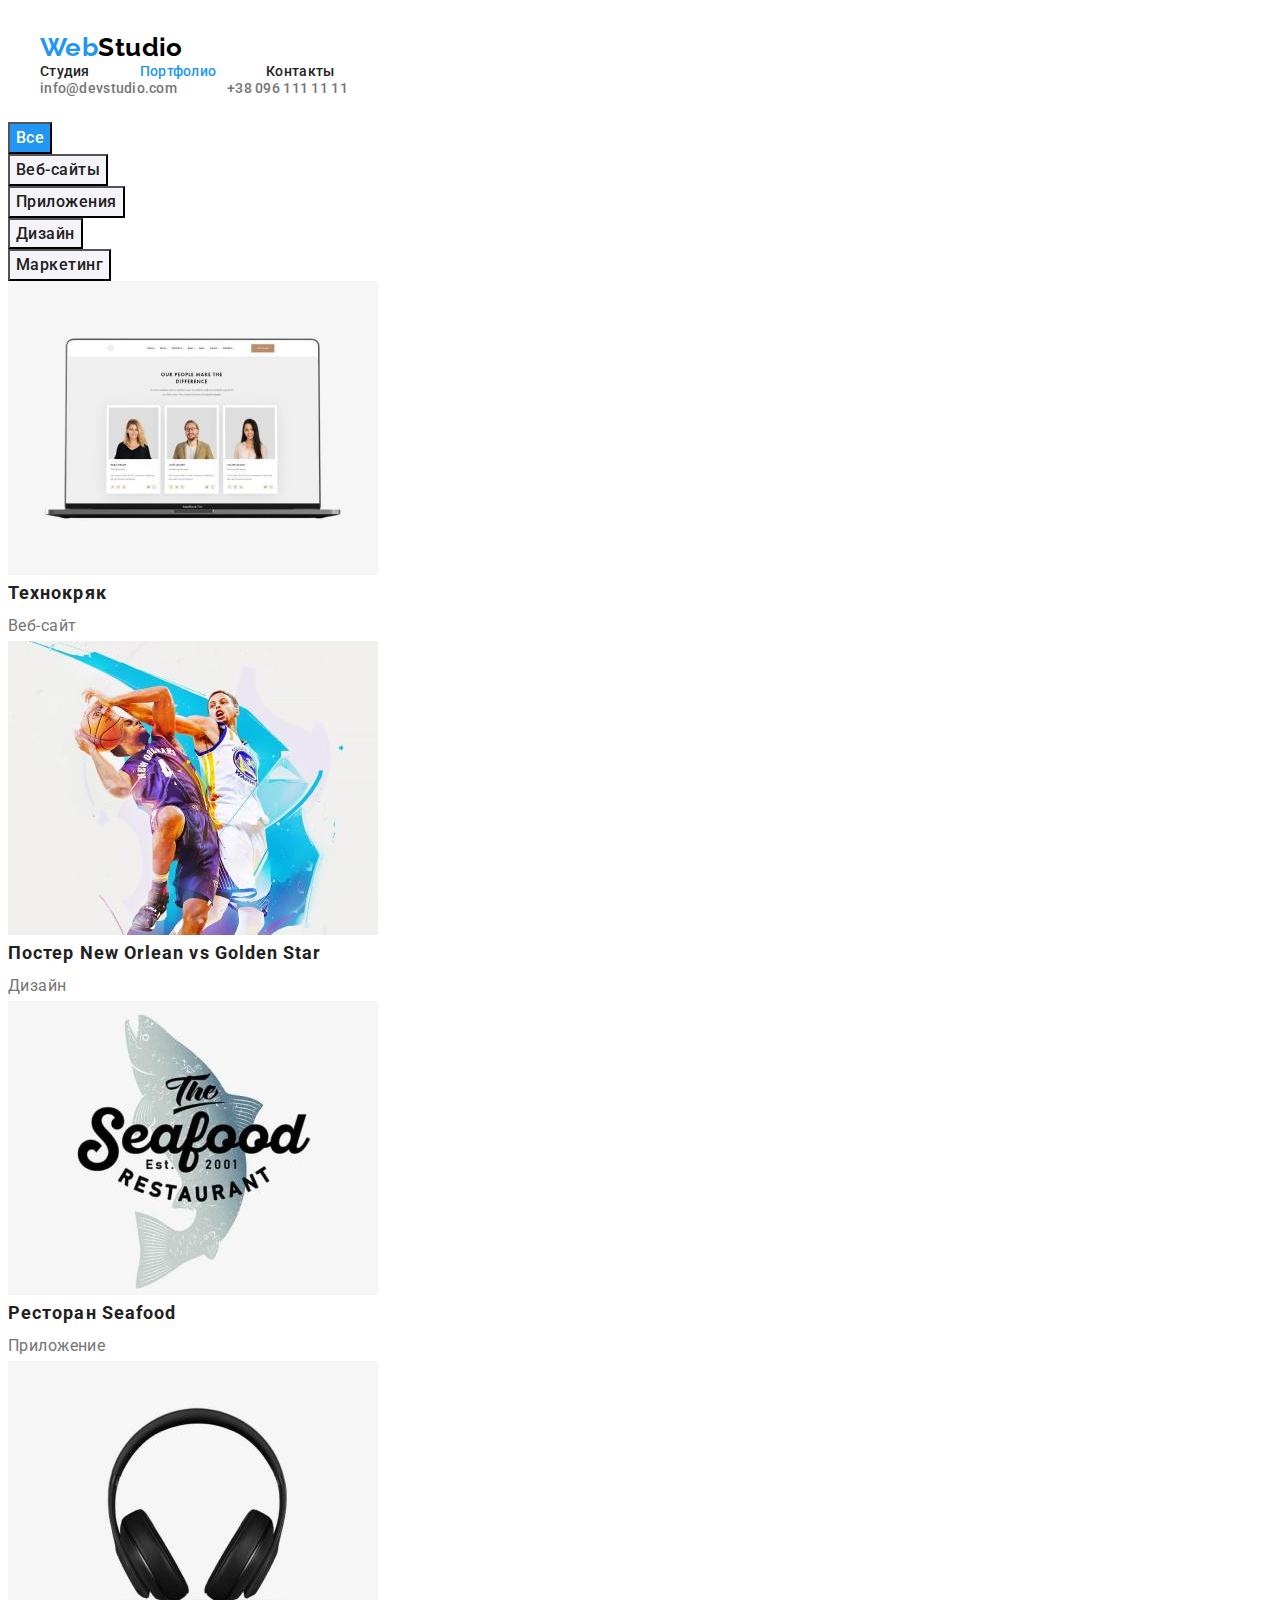
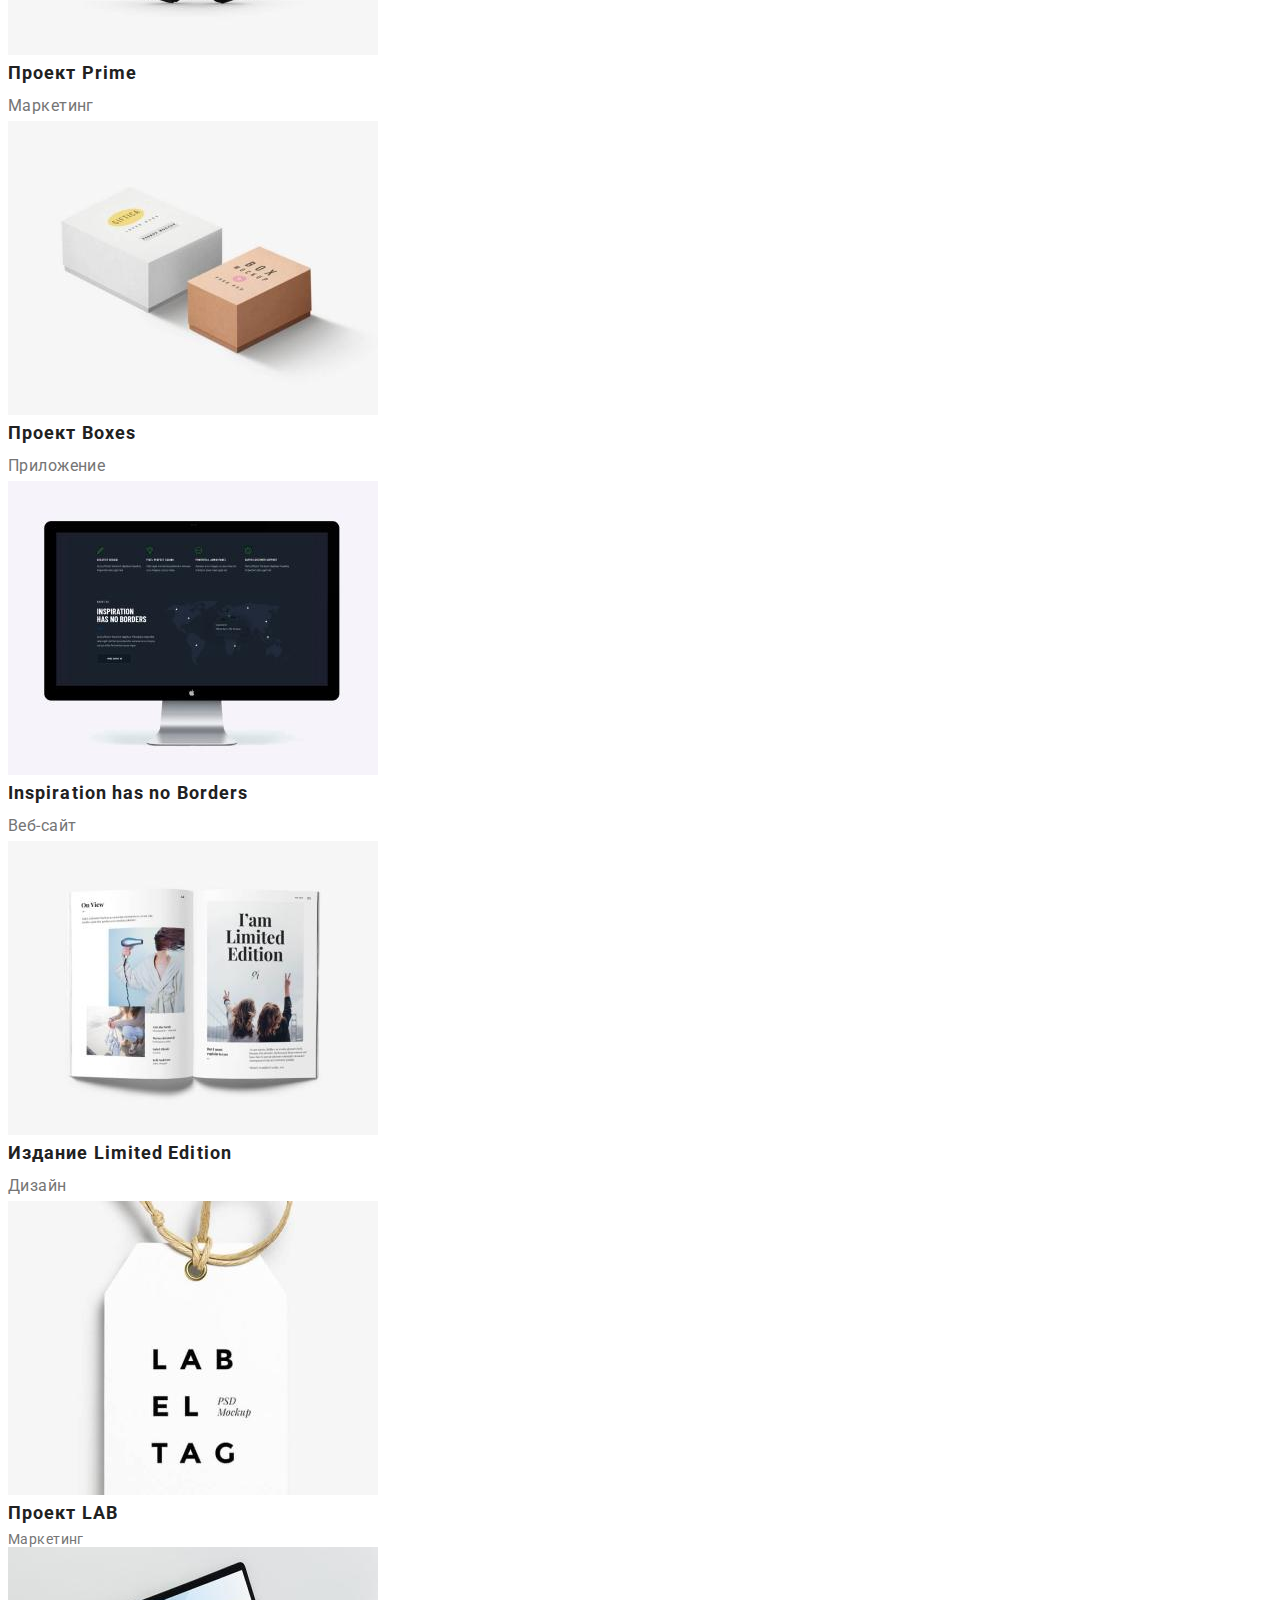
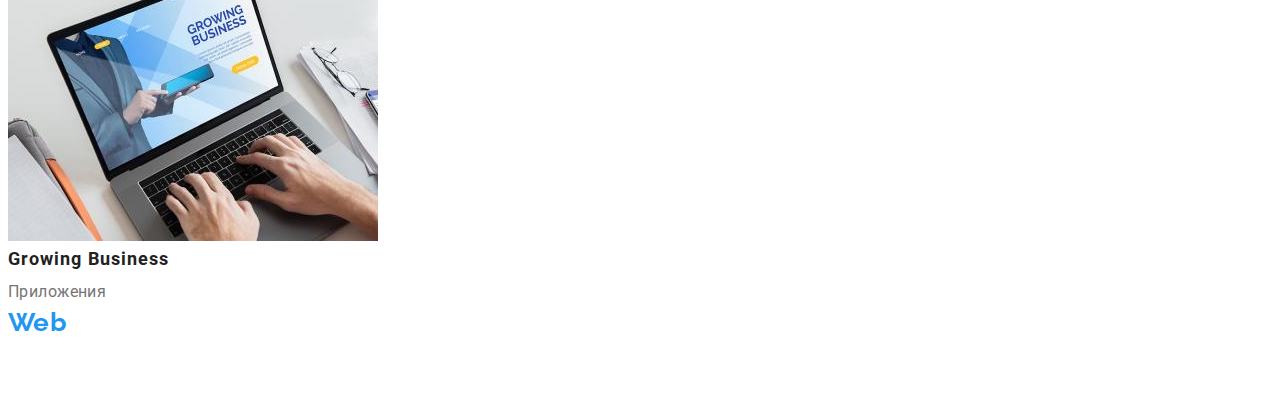
==== portfolio.html @ ecfef104 "Добавляет флекси,конец позиционирования  главной страницы" ====
<!DOCTYPE html>
<html lang="ru">
  <head>

    <meta charset="UTF-8" />
    <meta http-equiv="X-UA-Compatible" content="IE=edge" />
    <meta name="viewport" content="width=device-width, initial-scale=1.0" />
    <title>Document</title>
    <link rel="stylesheet" href="https://cdnjs.cloudflare.com/ajax/libs/modern-normalize/1.1.0/modern-normalize.min.css" integrity="sha512-wpPYUAdjBVSE4KJnH1VR1HeZfpl1ub8YT/NKx4PuQ5NmX2tKuGu6U/JRp5y+Y8XG2tV+wKQpNHVUX03MfMFn9Q==" crossorigin="anonymous" referrerpolicy="no-referrer" />
    <link rel="preconnect" href="https://fonts.gstatic.com">
    <link href="https://fonts.googleapis.com/css2?family=Raleway:wght@700&family=Roboto:wght@400;500;700;900&display=swap" rel="stylesheet">
    <link rel="stylesheet" href="./css/styles.css" />
  </head>
  <body>
    <!--Шапка сайта -->
    <header class="header">
      <div class="container">
      <nav>
        <a href="./" class="logo link"><span class="logo-accent">Web</span>Studio</a>
        <ul class="site-nav list">
          <li><a href="./index.html" class="nav-link link">Студия</a></li>
          <li><a href="./portfolio.html" class="nav-link link current">Портфолио</a></li>
          <li><a href="" class="nav-link link">Контакты</a></li>
        </ul>
      </nav>
      <ul class="contact-list list">
        <li><a href="mailto:info@devstudio.com" class="contact-link link">info@devstudio.com</a></li>
        <li><a href="tel:+380961111111" class="contact-link link">+38 096 111 11 11</a></li>
      </ul>
    </div>
    </header>
    <!-- Герой -->
    <main>
      <section>
        <!-- <h1>Портфолио</h1> -->
        <!-- <h2>Навигация</h2> -->
        <ul class="list">
          <li><button type="button" class="btn current-btn" >Все</button></li>
          <li><button type="button" class="btn" >Веб-сайты</button></li>
          <li><button type="button" class="btn" >Приложения</button></li>
          <li><button type="button" class="btn" >Дизайн</button></li>
          <li><button type="button" class="btn" >Маркетинг</button></li>
        </ul>
        <ul class="list">
          <li>
            <a class="link" href="">
              <img src="./images/portfolio/img.jpg" width="370" height="294" alt="В ноутбуке открытая веб-страница" />
              <h3 class="title">Технокряк</h3>
              <p class="filter">Веб-сайт</p>
              <p></p>
            </a>
          </li>
          <li>
            <a class="link" href="">
              <img src="./images/portfolio/img-1.jpg" width="370" height="294" alt="баскетбольные игроки играют" />
              <h3 class="title">Постер <span lang="en">New Orlean vs Golden Star</span></h3>
              <p class="filter">Дизайн</p>
              <p></p>
            </a>
          </li>
          <li>
            <a class="link" href="">
              <img src="./images/portfolio/img-2.jpg" width="370" height="294" alt="логотип ресторанта" />
              <h3 class="title">Ресторан <span lang="en">Seafood</span></h3>
              <p class="filter">Приложение</p>
              <p></p>
            </a>
          </li>
          <li>
            <a class="link" href="">
              <img src="./images/portfolio/img-3.jpg" width="370" height="294" alt="гарнитура" />
              <h3 class="title">Проект <span lang="en">Prime</span></h3>
              <p class="filter">Маркетинг</p>
              <p></p>
            </a>
          </li>
          <li>
            <a class="link" href="">
              <img src="./images/portfolio/img-4.jpg" width="370" height="294" alt="две коробки" />
              <h3 class="title">Проект <span lang="en">Boxes</span></h3>
              <p class="filter">Приложение</p>
              <p></p>
            </a>
          </li>
          <li>
            <a class="link" href="">
              <img src="./images/portfolio/img-5.jpg" width="370" height="294" alt="монитор отображает веб-страницу" />
              <h3 class="title"><span lang="en">Inspiration has no Borders</span></h3>
              <p class="filter">Веб-сайт</p>
              <p></p>
            </a>
          </li>
          <li>
            <a class="link" href="">
              <img src="./images/portfolio/img-6.jpg" width="370" height="294" alt="открытый журнал" />
              <h3 class="title">Издание <span lang="en">Limited Edition</span></h3>
              <p class="filter">Дизайн</p>
              <p></p>
            </a>
          </li>
          <li>
            <a class="link" href="">
              <img src="./images/portfolio/img-7.jpg" width="370" height="294" alt="этикетка" />
              <h3 class="title">Проект <span lang="en">LAB</span></h3>
              <p>Маркетинг</p>
              <p></p>
            </a>
          </li>
          <li>
            <a class="link" href="">
              <img src="./images/portfolio/img-8.jpg" width="370" height="294" alt="на ноутбуке работает человек с приложением" />
              <h3 class="title"><span lang="en">Growing Business</span></h3>
              <p class="filter">Приложения</p>
              <p></p>
            </a>
          </li>
        </ul>
      </section>
    </main>
    <!-- Футер -->
    <footer>
      <div class="footer-container">
      <a href="./" class="footer-logo link"><span class="logo-accent">Web</span>Studio</a>
      <address>
        <ul class="list">
          <li>
            <a class="map-link link"
              href="https://goo.gl/maps/Ho2YQCXfCSrJ9mf67"
              target="_blank"
              rel="noopener noreferrer"
              >г. Киев, пр-т Леси Украинки, 26</a
            >
          </li>
          <li><a class="address-link link" href="mailto:info@example.com">info@example.com</a></li>
          <li><a class="address-link link" href="tel:+380991111111">+38 099 111 11 11</a></li>
        </ul>
      </address>
    </div>
    </footer>
  </body>
</html>
---- css/styles.css ----
:root 
{ --primary-text-colour:#757575;

  --title-text-colour:#212121;

  --accent-colour: #2196f3;

  --primery-white-colour:#FFFFFF;
  --dark-background-color:#2F303A;
  --secondary-background-color:#F5F4FA;
  --primary-margin-left: 30px;
  }

body {
  font-family: 'Roboto', sans-serif;
  font-size: 14px;
  letter-spacing: 0.03em;
  color: var(--primary-text-colour);
  background-color: var(--primery-white-colour);
}
h1,
h2,
h3,
h4,
h5,
h6,
p {
  margin-top: 0;
  margin-bottom: 0;
}

ul,
ol {
  margin-top: 0;
  margin-bottom: 0;
  padding-left: 0;
}

img {
  display: block;
}
.link {
  text-decoration: none;
  color: inherit;
}
.list {
  list-style: none;
}


 /* ============= COMPONENTS ============= */
  .container {
    width: 1200px;
    margin: auto;
    padding-left: 15px;
    padding-right: 15px;
  }
  .section {
    padding-top: 94px;
    padding-bottom: 94px;
  }

  .subtitle {
    margin-bottom: 10px;

    font-weight: 700;
    font-size: 14px;
    line-height: 1.14;
    text-transform: uppercase;
    color: var(--title-text-colour)
  }

  .section-title {
    margin-bottom: 50px;

    font-weight: 700;
    font-size: 36px;
    line-height: 1.17;
    text-align: center;
    
    color: var(--title-text-colour);
  }
 /* ============= END COMPONENTS ============= */

 /* ========= Header ========= */
  .header-container {
    display: flex;
    align-items: center;
  }
  .menu {
    display: flex;
    align-items: center;
  }
  .site-nav {
    display:flex;
    align-items: center;
  }
  .site-nav :not(:last-child) {
    margin-right: 50px;
  }
  .contact-list {
    margin-left: auto;
    display: flex;
    align-items: center;
  }
  .contact-list :not(:last-child) {
    margin-right: 50px;
  }
  .header {
    padding-top: 24px;
    padding-bottom: 25px;
  }
  .logo {
    margin-right: 92px;

    font-family: 'Raleway', sans-serif;
    font-weight: 700;
    font-size: 26px;
    line-height: 1.19;
    color: #000000;
    }
  .logo-accent {
    color: var(--accent-colour)
  }
  .nav-link{
    font-weight: 500;
    line-height: 1.14;
    letter-spacing: 0.02em;
    color: var(--title-text-colour)
    }
    .nav-link:hover,
    .nav-link:focus
    {color: var(--accent-colour) 
  }
  .current {
    color: var(--accent-colour);
  }
  .contact-link{
    font-weight: 500;
    line-height: 1.14;
    letter-spacing: 0.02em;
    }
  .contact-link:hover,
  .contact-link:focus{
    color: var(--accent-colour)
}
 /* ========= End Header ========= */

 /* ========= Hero ========= */
  .hero {
    text-align: center;
  }
  .hero-container {
    padding-top: 200px;
    padding-bottom: 200px;
    padding-left: 237px;
    padding-right: 237px;
    
    background: var(--dark-background-color)
  }
  .hero-title {
    margin-bottom: 30px;

    font-weight: 900;
    font-size: 44px;
    line-height: 1.36;
    letter-spacing: 0.06em;
    text-transform: uppercase;
    color: var(--primery-white-colour);
  }
  .button {
    padding: 10px 32px;

    font-family: inherit;
    font-weight: 700;
    font-size: 16px;
    line-height: 1.87;
    letter-spacing: 0.06em;
    background: var(--accent-colour);
    color: var(--primery-white-colour);
    background-color: var(--accent-colour);
    }
    .button:hover,
    .button:focus{
    background: #188CE8;
  }
 /* ========= End Hero ========= */

/* ========= Main ========= */

 /* ========= Feautures ========= */
  .features-section{
    padding-top: 94px;
    padding-bottom: 47px;
  }
  .features-list{
    display: flex;
    flex-wrap: wrap;
    margin-left: -30px;
  }
  .features-list-item{
    flex-basis: calc((100% - 120px) / 4);
    margin-left: 30px;
  }
  .desc {
    line-height: 1.71;
    }
  /* ========= End Feautures ========= */

  /* ========= Our Work ========= */
 .our-work-section {
   padding-top: 47px;
   padding-bottom: 94px;
 }
 .our-work-list {
   display: flex;
   flex-wrap: wrap;
   margin-left: -30px;

 }
 .our-work-list-item {
   flex-basis: calc((100% - 90px) / 3);
   margin-left: var(--primary-margin-left);
 }
  /* ========= End Our Work ========= */

  /* ========= Our Team ========= */
  .our-team-list {
    display: flex;
    flex-wrap: wrap;
    margin-left: -30px;
  }
  .our-team-list-item {
    flex-basis: calc((100% - 120px) / 4);
    margin-left: 30px;
  }
  .card-content {
    padding-top: 30px;
    padding-bottom: 30px;
  }

  .subtitle-name {
    margin-bottom: 10px;
    font-weight: 500;
    font-size: 16px;
    line-height: 1.19;
    text-align: center;
    
    color: var(--title-text-colour);
    }
  .our-team {
    background: var(--secondary-background-color)
  }  
  .caption {
    font-size: 16px;
    line-height: 1.19;
    text-align: center;
  }
  /* ========= End Our Team ========= */

/* ========= End Main ========= */

/* ========= Footer ========= */
.footer {
  padding-top: 60px;
  padding-bottom: 60px;
  background: var(--dark-background-color)
}
.footer-logo {
  margin-bottom: 20px;

  font-family: 'Raleway', sans-serif;
  font-weight: 700;
  font-size: 26px;
  line-height: 1.19;
  color: var(--primery-white-colour);
  }
.map-link {
  font-style: normal;
  line-height: 1.71;
  color: var(--primery-white-colour);
  }
.address-link {
  font-style: normal;
  line-height: 1.71;
  color: rgba(255, 255, 255, 0.6);
  }
  .address-link:hover,
  .address-link:focus {
    color: var(--accent-colour);
  }
  .address :not(:last-child) {
    margin-bottom: 9px;
  }

/* ========= End Footer ========= */

/* ========= Portfolio ========= */
.btn {
  font-family: 'Roboto', sans-serif;
  background: var(--secondary-background-color); 
  cursor: pointer;
  font-weight: 500;
  font-size: 16px;
  line-height: 1.62;
  text-align: center;
  letter-spacing: 0.03em;
  color: var(--title-text-colour)
  }
.btn:hover,
.btn:focus
 {
  background: var(--accent-colour);
  color: var(--primery-white-colour);
}
.current-btn{
  background: var(--accent-colour);
  color: var(--primery-white-colour);
}
.title {
  font-weight: 700;
  font-size: 18px;
  line-height: 2;
  letter-spacing: 0.06em;
  color: var(--title-text-colour);
  }
.filter {
  font-size: 16px;
  line-height: 1.87;
 }
/* ========= End Portfolio ========= */
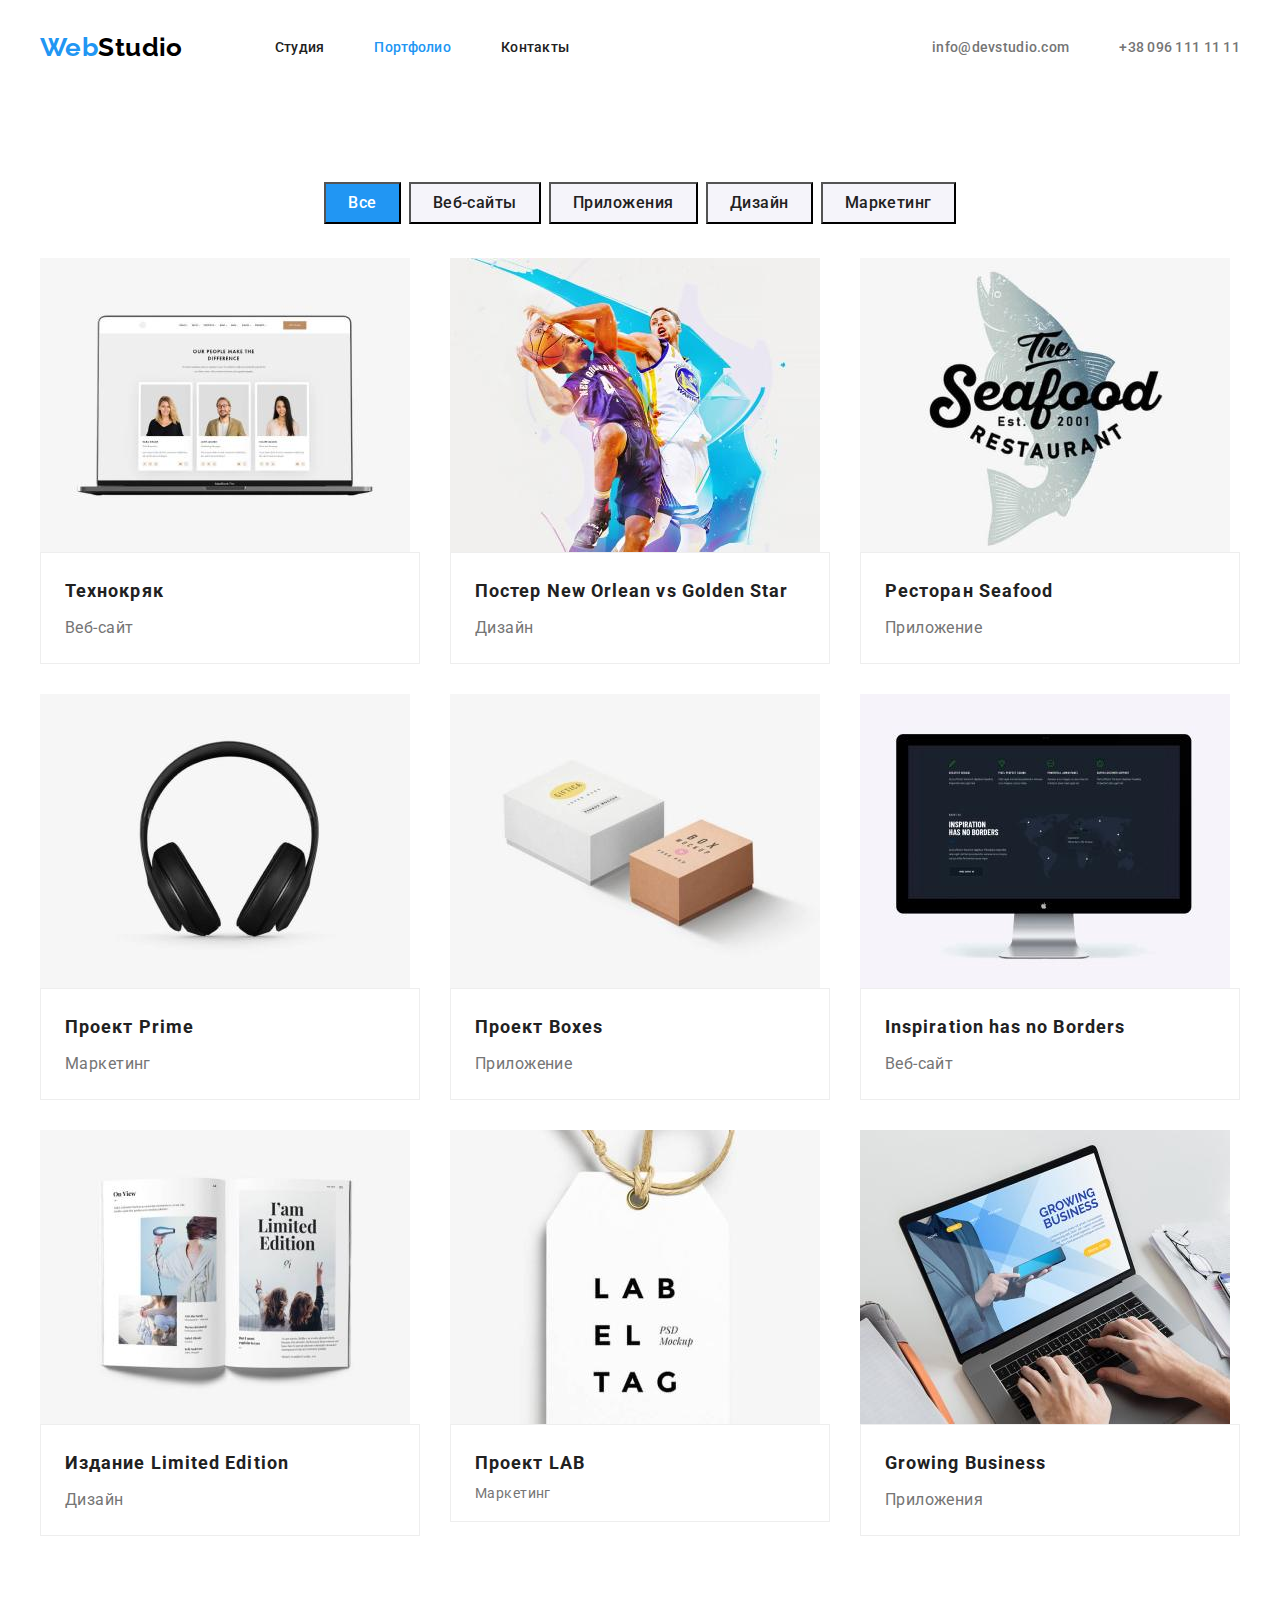
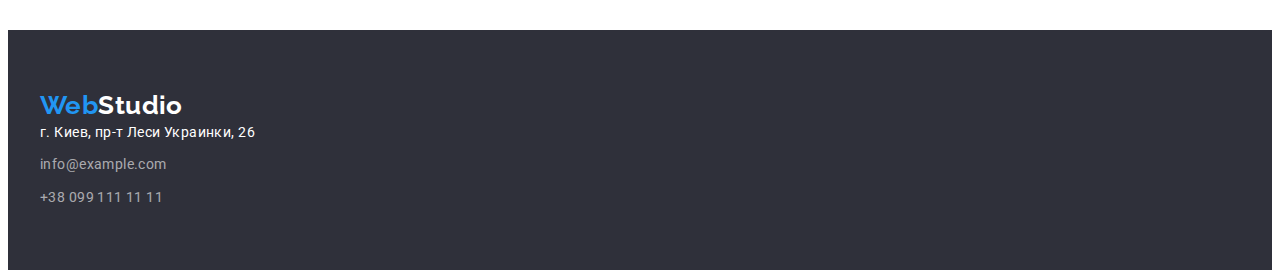
==== commit a7981574: "Добавляет флекси в портфолио" ====
--- a/portfolio.html
+++ b/portfolio.html
@@ -14,115 +14,153 @@
   <body>
     <!--Шапка сайта -->
     <header class="header">
-      <div class="container">
-      <nav>
+      <div class="container header-container">
+      <nav class="menu">
         <a href="./" class="logo link"><span class="logo-accent">Web</span>Studio</a>
         <ul class="site-nav list">
-          <li><a href="./index.html" class="nav-link link">Студия</a></li>
-          <li><a href="./portfolio.html" class="nav-link link current">Портфолио</a></li>
-          <li><a href="" class="nav-link link">Контакты</a></li>
+          <li class="site-nav-item"><a href="./index.html" class="nav-link link">Студия</a></li>
+          <li class="site-nav-item"><a href="" class="nav-link link current">Портфолио</a></li>
+          <li class="site-nav-item"><a href="" class="nav-link link">Контакты</a></li>
         </ul>
       </nav>
       <ul class="contact-list list">
-        <li><a href="mailto:info@devstudio.com" class="contact-link link">info@devstudio.com</a></li>
-        <li><a href="tel:+380961111111" class="contact-link link">+38 096 111 11 11</a></li>
+        <li class="contact-list-item"><a href="mailto:info@devstudio.com" class="contact-link link">info@devstudio.com</a></li>
+        <li class="contact-list-item"><a href="tel:+380961111111" class="contact-link link">+38 096 111 11 11</a></li>
       </ul>
     </div>
     </header>
-    <!-- Герой -->
+    <!-- Главний контент -->
     <main>
-      <section>
-        <!-- <h1>Портфолио</h1> -->
-        <!-- <h2>Навигация</h2> -->
-        <ul class="list">
-          <li><button type="button" class="btn current-btn" >Все</button></li>
-          <li><button type="button" class="btn" >Веб-сайты</button></li>
-          <li><button type="button" class="btn" >Приложения</button></li>
-          <li><button type="button" class="btn" >Дизайн</button></li>
-          <li><button type="button" class="btn" >Маркетинг</button></li>
+      <section class="section">
+        <div class="container">
+        <h1 class="visually-hidden">Портфолио</h1>
+        <h2 class="visually-hidden">Навигация</h2>
+        <ul class="btn-list list">
+          <li class="btn-list-item"><button type="button" class="btn current-btn" >Все</button></li>
+          <li class="btn-list-item"><button type="button" class="btn" >Веб-сайты</button></li>
+          <li class="btn-list-item"><button type="button" class="btn" >Приложения</button></li>
+          <li class="btn-list-item"><button type="button" class="btn" >Дизайн</button></li>
+          <li class="btn-list-item"><button type="button" class="btn" >Маркетинг</button></li>
         </ul>
-        <ul class="list">
-          <li>
+        <ul class="card-list list">
+          <li class="card-list-item">
             <a class="link" href="">
-              <img src="./images/portfolio/img.jpg" width="370" height="294" alt="В ноутбуке открытая веб-страница" />
-              <h3 class="title">Технокряк</h3>
-              <p class="filter">Веб-сайт</p>
-              <p></p>
+              <div class="card-list-thumb">
+               <img src="./images/portfolio/img.jpg" width="370" height="294" alt="В ноутбуке открытая веб-страница" />
+              </div>
+              <div class="card-list-content">
+               <h3 class="title">Технокряк</h3>
+               <p class="filter">Веб-сайт</p>
+               <p></p>
+              </div>  
             </a>
           </li>
-          <li>
+          <li class="card-list-item">
             <a class="link" href="">
-              <img src="./images/portfolio/img-1.jpg" width="370" height="294" alt="баскетбольные игроки играют" />
-              <h3 class="title">Постер <span lang="en">New Orlean vs Golden Star</span></h3>
-              <p class="filter">Дизайн</p>
-              <p></p>
+              <div class="card-list-thumb">
+               <img src="./images/portfolio/img-1.jpg" width="370" height="294" alt="баскетбольные игроки играют" />
+              </div>
+              <div class="card-list-content">
+               <h3 class="title">Постер <span lang="en">New Orlean vs Golden Star</span></h3>
+               <p class="filter">Дизайн</p>
+               <p></p>
+              </div>
             </a>
           </li>
-          <li>
+          <li class="card-list-item">
             <a class="link" href="">
-              <img src="./images/portfolio/img-2.jpg" width="370" height="294" alt="логотип ресторанта" />
-              <h3 class="title">Ресторан <span lang="en">Seafood</span></h3>
-              <p class="filter">Приложение</p>
-              <p></p>
+              <div class="card-list-thumb">
+               <img src="./images/portfolio/img-2.jpg" width="370" height="294" alt="логотип ресторанта" />
+              </div>
+              <div class="card-list-content">
+               <h3 class="title">Ресторан <span lang="en">Seafood</span></h3>
+               <p class="filter">Приложение</p>
+               <p></p>
+              </div>
             </a>
           </li>
-          <li>
+          <li class="card-list-item">
             <a class="link" href="">
-              <img src="./images/portfolio/img-3.jpg" width="370" height="294" alt="гарнитура" />
-              <h3 class="title">Проект <span lang="en">Prime</span></h3>
-              <p class="filter">Маркетинг</p>
-              <p></p>
+              <div class="card-list-thumb">
+               <img src="./images/portfolio/img-3.jpg" width="370" height="294" alt="гарнитура" />
+              </div>
+              <div class="card-list-content">
+               <h3 class="title">Проект <span lang="en">Prime</span></h3>
+               <p class="filter">Маркетинг</p>
+               <p></p>
+              </div>
             </a>
           </li>
-          <li>
+          <li class="card-list-item">
             <a class="link" href="">
-              <img src="./images/portfolio/img-4.jpg" width="370" height="294" alt="две коробки" />
-              <h3 class="title">Проект <span lang="en">Boxes</span></h3>
-              <p class="filter">Приложение</p>
-              <p></p>
+              <div class="card-list-thumb">
+               <img src="./images/portfolio/img-4.jpg" width="370" height="294" alt="две коробки" />
+              </div>
+              <div class="card-list-content">
+               <h3 class="title">Проект <span lang="en">Boxes</span></h3>
+               <p class="filter">Приложение</p>
+               <p></p>
+              </div>
             </a>
           </li>
-          <li>
+          <li class="card-list-item">
             <a class="link" href="">
-              <img src="./images/portfolio/img-5.jpg" width="370" height="294" alt="монитор отображает веб-страницу" />
-              <h3 class="title"><span lang="en">Inspiration has no Borders</span></h3>
-              <p class="filter">Веб-сайт</p>
-              <p></p>
+              <div class="card-list-thumb">
+               <img src="./images/portfolio/img-5.jpg" width="370" height="294" alt="монитор отображает веб-страницу" />
+              </div>
+              <div class="card-list-content">
+               <h3 class="title"><span lang="en">Inspiration has no Borders</span></h3>
+               <p class="filter">Веб-сайт</p>
+               <p></p>
+              </div>
             </a>
           </li>
-          <li>
+          <li class="card-list-item">
             <a class="link" href="">
-              <img src="./images/portfolio/img-6.jpg" width="370" height="294" alt="открытый журнал" />
-              <h3 class="title">Издание <span lang="en">Limited Edition</span></h3>
-              <p class="filter">Дизайн</p>
-              <p></p>
+              <div class="card-list-thumb">
+               <img src="./images/portfolio/img-6.jpg" width="370" height="294" alt="открытый журнал" />
+              </div>
+              <div class="card-list-content">
+               <h3 class="title">Издание <span lang="en">Limited Edition</span></h3>
+               <p class="filter">Дизайн</p>
+               <p></p>
+              </div>
             </a>
           </li>
-          <li>
+          <li class="card-list-item">
             <a class="link" href="">
-              <img src="./images/portfolio/img-7.jpg" width="370" height="294" alt="этикетка" />
-              <h3 class="title">Проект <span lang="en">LAB</span></h3>
-              <p>Маркетинг</p>
-              <p></p>
+              <div class="card-list-thumb">
+               <img src="./images/portfolio/img-7.jpg" width="370" height="294" alt="этикетка" />
+              </div>
+              <div class="card-list-content">
+               <h3 class="title">Проект <span lang="en">LAB</span></h3>
+               <p>Маркетинг</p>
+               <p></p>
+              </div>
             </a>
           </li>
-          <li>
+          <li class="card-list-item">
             <a class="link" href="">
-              <img src="./images/portfolio/img-8.jpg" width="370" height="294" alt="на ноутбуке работает человек с приложением" />
-              <h3 class="title"><span lang="en">Growing Business</span></h3>
-              <p class="filter">Приложения</p>
-              <p></p>
+              <div class="card-list-thumb">
+               <img src="./images/portfolio/img-8.jpg" width="370" height="294" alt="на ноутбуке работает человек с приложением" />
+              </div>
+              <div class="card-list-content">
+               <h3 class="title"><span lang="en">Growing Business</span></h3>
+               <p class="filter">Приложения</p>
+               <p></p>
+              </div>
             </a>
           </li>
         </ul>
+      </div>
       </section>
     </main>
     <!-- Футер -->
-    <footer>
-      <div class="footer-container">
+    <footer class="footer">
+      <div class="container">
       <a href="./" class="footer-logo link"><span class="logo-accent">Web</span>Studio</a>
       <address>
-        <ul class="list">
+        <ul class="address list">
           <li>
             <a class="map-link link"
               href="https://goo.gl/maps/Ho2YQCXfCSrJ9mf67"
--- a/css/styles.css
+++ b/css/styles.css
@@ -80,6 +80,14 @@
     
     color: var(--title-text-colour);
   }
+  .visually-hidden {
+    position: absolute;
+    clip: rect(0 0 0 0);
+    width: 1px;
+    height: 1px;
+    margin: -1px;
+    …
+  }
  /* ============= END COMPONENTS ============= */
 
  /* ========= Header ========= */
@@ -296,37 +304,73 @@
 /* ========= End Footer ========= */
 
 /* ========= Portfolio ========= */
-.btn {
-  font-family: 'Roboto', sans-serif;
-  background: var(--secondary-background-color); 
-  cursor: pointer;
-  font-weight: 500;
-  font-size: 16px;
-  line-height: 1.62;
-  text-align: center;
-  letter-spacing: 0.03em;
-  color: var(--title-text-colour)
-  }
-.btn:hover,
-.btn:focus
- {
-  background: var(--accent-colour);
-  color: var(--primery-white-colour);
-}
-.current-btn{
-  background: var(--accent-colour);
-  color: var(--primery-white-colour);
-}
-.title {
-  font-weight: 700;
-  font-size: 18px;
-  line-height: 2;
-  letter-spacing: 0.06em;
-  color: var(--title-text-colour);
-  }
-.filter {
-  font-size: 16px;
-  line-height: 1.87;
- }
+ /* ========= Button ========= */
+
+
+  .btn-list {
+    display: flex;
+    justify-content: center;
+    margin-bottom: 34px;
+
+  }
+  .btn-list :not(:last-child) {
+    margin-right: 8px;
+  }
+  .btn {
+    padding: 6px 22px;
+
+    font-family: 'Roboto', sans-serif;
+    background: var(--secondary-background-color); 
+    cursor: pointer;
+    font-weight: 500;
+    font-size: 16px;
+    line-height: 1.62;
+    text-align: center;
+    letter-spacing: 0.03em;
+    color: var(--title-text-colour)
+    }
+  .btn:hover,
+  .btn:focus
+  {
+    background: var(--accent-colour);
+    color: var(--primery-white-colour);
+  }
+  .current-btn{
+    background: var(--accent-colour);
+    color: var(--primery-white-colour);
+  }
+  .title {
+    margin-bottom: 4px;
+
+    font-weight: 700;
+    font-size: 18px;
+    line-height: 2;
+    letter-spacing: 0.06em;
+    color: var(--title-text-colour);
+    }
+  .filter {
+    font-size: 16px;
+    line-height: 1.87;
+  }
+ /* ========= End Button ========= */ 
+
+ /* ========= Cards ========= */
+ .card-list {
+   display: flex;
+   flex-wrap: wrap;
+   margin-top: -30px;
+   margin-left: -30px;
+ }
+ .card-list-item {
+   flex-basis: calc((100% - 90px) / 3);
+   margin-top: 30px;
+   margin-left: 30px;
+ }
+ 
+ .card-list-content {
+   padding: 20px 24px;
+   border: 1px solid #EEEEEE
+ }
+ /* ========= End Cards ========= */
 /* ========= End Portfolio ========= */
 
